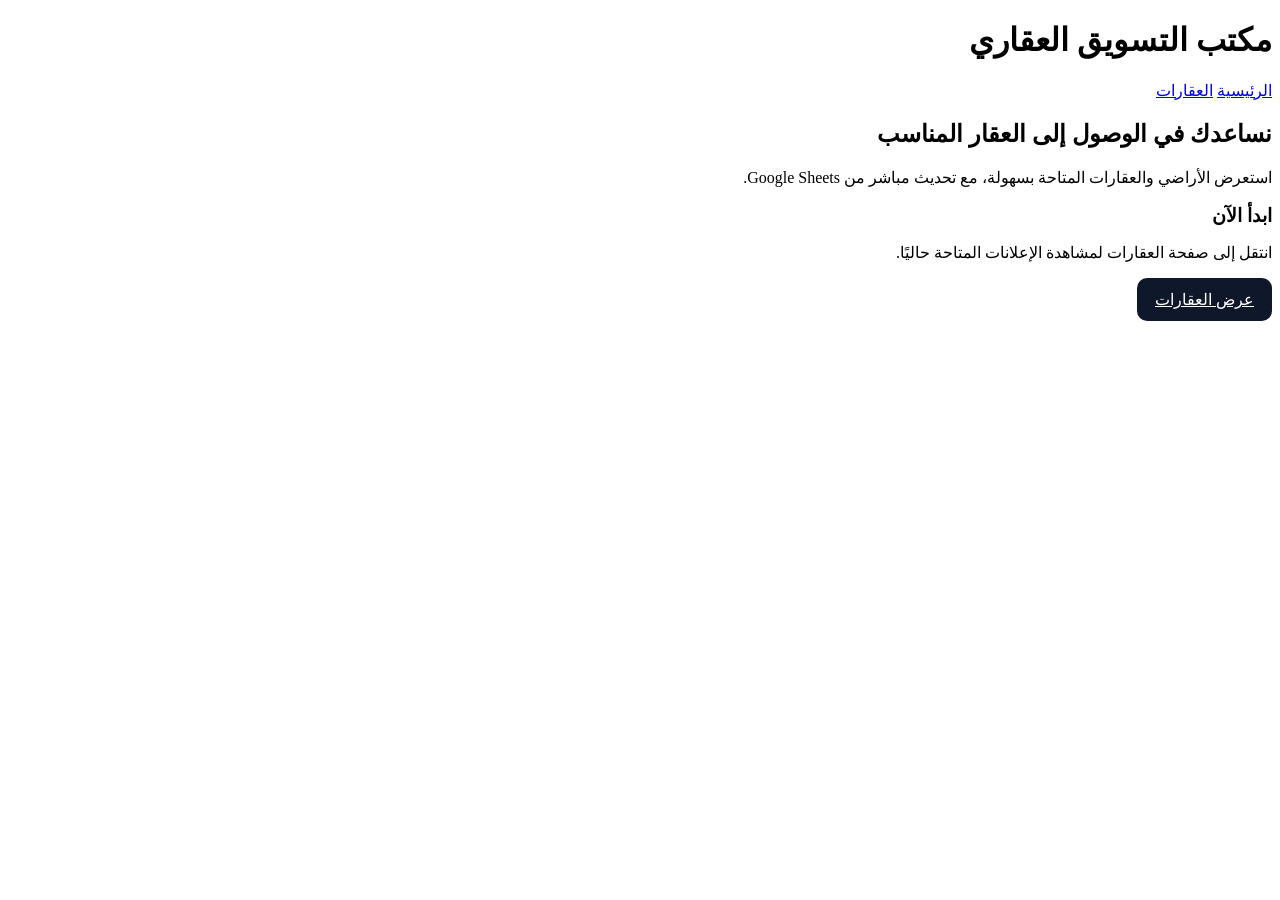
==== index.html @ 918b1d08 "Add files via upload" ====
<!DOCTYPE html>
<html lang="ar" dir="rtl">
<head>
  <meta charset="UTF-8" />
  <meta name="viewport" content="width=device-width, initial-scale=1.0" />
  <title>مكتب التسويق العقاري</title>
  <link rel="stylesheet" href="assets/css/style.css" />
</head>
<body>
  <header class="site-header">
    <div class="container nav">
      <h1 class="logo">مكتب التسويق العقاري</h1>
      <nav>
        <a href="index.html" class="active">الرئيسية</a>
        <a href="properties.html">العقارات</a>
      </nav>
    </div>
  </header>

  <main class="container">
    <section class="page-hero">
      <h2>نساعدك في الوصول إلى العقار المناسب</h2>
      <p>
        استعرض الأراضي والعقارات المتاحة بسهولة، مع تحديث مباشر من Google Sheets.
      </p>
    </section>

    <section class="status-box">
      <h3 style="margin-bottom: 10px;">ابدأ الآن</h3>
      <p style="margin-bottom: 16px;">
        انتقل إلى صفحة العقارات لمشاهدة الإعلانات المتاحة حاليًا.
      </p>
      <a href="properties.html" style="background:#0f172a;color:#fff;padding:12px 18px;border-radius:10px;display:inline-block;">
        عرض العقارات
      </a>
    </section>
  </main>

  <script src="assets/js/main.js"></script>
</body>
</html>
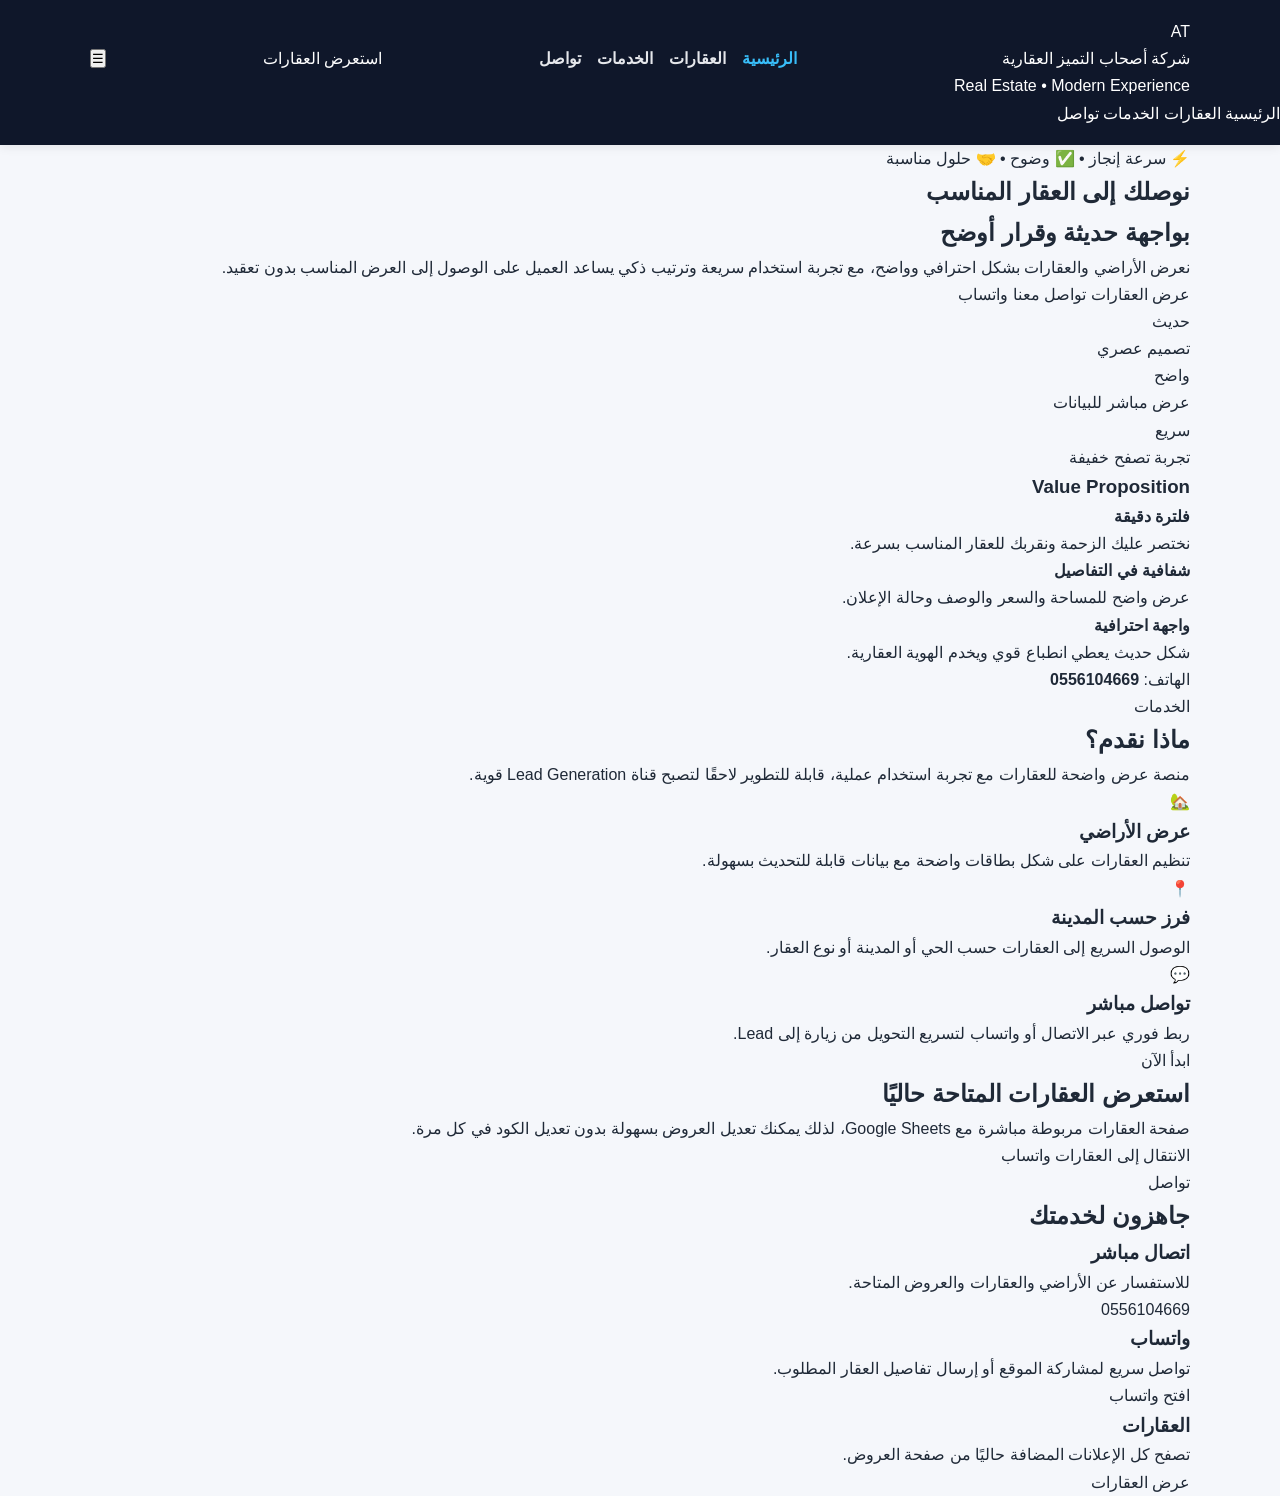
==== commit 5660a33a: "Update index.html" ====
--- a/index.html
+++ b/index.html
@@ -3,39 +3,208 @@
 <head>
   <meta charset="UTF-8" />
   <meta name="viewport" content="width=device-width, initial-scale=1.0" />
-  <title>مكتب التسويق العقاري</title>
+  <title>شركة أصحاب التميز العقارية</title>
+  <meta
+    name="description"
+    content="موقع عقاري حديث لعرض الأراضي والعقارات بشكل احترافي مع تجربة استخدام سريعة وواضحة."
+  />
   <link rel="stylesheet" href="assets/css/style.css" />
 </head>
 <body>
+  <div class="bg-glow bg-glow-1"></div>
+  <div class="bg-glow bg-glow-2"></div>
+
   <header class="site-header">
     <div class="container nav">
-      <h1 class="logo">مكتب التسويق العقاري</h1>
-      <nav>
+      <a href="index.html" class="brand">
+        <span class="brand-badge">AT</span>
+        <div>
+          <div class="brand-title">شركة أصحاب التميز العقارية</div>
+          <div class="brand-subtitle">Real Estate • Modern Experience</div>
+        </div>
+      </a>
+
+      <nav class="nav-links">
         <a href="index.html" class="active">الرئيسية</a>
         <a href="properties.html">العقارات</a>
+        <a href="#services">الخدمات</a>
+        <a href="#contact">تواصل</a>
       </nav>
+
+      <a class="btn btn-primary desktop-only" href="properties.html">استعرض العقارات</a>
+
+      <button class="menu-toggle" id="menuToggle" aria-label="فتح القائمة">
+        ☰
+      </button>
+    </div>
+
+    <div class="mobile-menu" id="mobileMenu">
+      <a href="index.html">الرئيسية</a>
+      <a href="properties.html">العقارات</a>
+      <a href="#services">الخدمات</a>
+      <a href="#contact">تواصل</a>
     </div>
   </header>
 
-  <main class="container">
-    <section class="page-hero">
-      <h2>نساعدك في الوصول إلى العقار المناسب</h2>
-      <p>
-        استعرض الأراضي والعقارات المتاحة بسهولة، مع تحديث مباشر من Google Sheets.
-      </p>
-    </section>
-
-    <section class="status-box">
-      <h3 style="margin-bottom: 10px;">ابدأ الآن</h3>
-      <p style="margin-bottom: 16px;">
-        انتقل إلى صفحة العقارات لمشاهدة الإعلانات المتاحة حاليًا.
-      </p>
-      <a href="properties.html" style="background:#0f172a;color:#fff;padding:12px 18px;border-radius:10px;display:inline-block;">
-        عرض العقارات
-      </a>
+  <main>
+    <section class="hero-section container">
+      <div class="hero-grid">
+        <div class="hero-content glass-card">
+          <div class="hero-pill">
+            ⚡ سرعة إنجاز • ✅ وضوح • 🤝 حلول مناسبة
+          </div>
+
+          <h1 class="hero-title">
+            نوصلك إلى <span>العقار المناسب</span>
+            <br />
+            بواجهة حديثة وقرار أوضح
+          </h1>
+
+          <p class="hero-text">
+            نعرض الأراضي والعقارات بشكل احترافي وواضح، مع تجربة استخدام سريعة
+            وترتيب ذكي يساعد العميل على الوصول إلى العرض المناسب بدون تعقيد.
+          </p>
+
+          <div class="hero-actions">
+            <a href="properties.html" class="btn btn-primary">عرض العقارات</a>
+            <a href="#contact" class="btn btn-secondary">تواصل معنا</a>
+            <a href="https://wa.me/966556104669" target="_blank" class="btn btn-outline">واتساب</a>
+          </div>
+
+          <div class="hero-stats">
+            <div class="stat-card glass-mini">
+              <div class="stat-number">حديث</div>
+              <div class="stat-label">تصميم عصري</div>
+            </div>
+            <div class="stat-card glass-mini">
+              <div class="stat-number">واضح</div>
+              <div class="stat-label">عرض مباشر للبيانات</div>
+            </div>
+            <div class="stat-card glass-mini">
+              <div class="stat-number">سريع</div>
+              <div class="stat-label">تجربة تصفح خفيفة</div>
+            </div>
+          </div>
+        </div>
+
+        <div class="hero-side glass-card">
+          <h3 class="side-title">Value Proposition</h3>
+
+          <div class="value-list">
+            <div class="value-item">
+              <div class="value-dot"></div>
+              <div>
+                <h4>فلترة دقيقة</h4>
+                <p>نختصر عليك الزحمة ونقربك للعقار المناسب بسرعة.</p>
+              </div>
+            </div>
+
+            <div class="value-item">
+              <div class="value-dot"></div>
+              <div>
+                <h4>شفافية في التفاصيل</h4>
+                <p>عرض واضح للمساحة والسعر والوصف وحالة الإعلان.</p>
+              </div>
+            </div>
+
+            <div class="value-item">
+              <div class="value-dot"></div>
+              <div>
+                <h4>واجهة احترافية</h4>
+                <p>شكل حديث يعطي انطباع قوي ويخدم الهوية العقارية.</p>
+              </div>
+            </div>
+
+            <div class="contact-chip">
+              <span>الهاتف:</span>
+              <strong>0556104669</strong>
+            </div>
+          </div>
+        </div>
+      </div>
+    </section>
+
+    <section class="section container" id="services">
+      <div class="section-head">
+        <div>
+          <span class="section-kicker">الخدمات</span>
+          <h2 class="section-title">ماذا نقدم؟</h2>
+        </div>
+        <p class="section-text">
+          منصة عرض واضحة للعقارات مع تجربة استخدام عملية، قابلة للتطوير لاحقًا
+          لتصبح قناة Lead Generation قوية.
+        </p>
+      </div>
+
+      <div class="services-grid">
+        <div class="service-card glass-card">
+          <div class="service-icon">🏡</div>
+          <h3>عرض الأراضي</h3>
+          <p>تنظيم العقارات على شكل بطاقات واضحة مع بيانات قابلة للتحديث بسهولة.</p>
+        </div>
+
+        <div class="service-card glass-card">
+          <div class="service-icon">📍</div>
+          <h3>فرز حسب المدينة</h3>
+          <p>الوصول السريع إلى العقارات حسب الحي أو المدينة أو نوع العقار.</p>
+        </div>
+
+        <div class="service-card glass-card">
+          <div class="service-icon">💬</div>
+          <h3>تواصل مباشر</h3>
+          <p>ربط فوري عبر الاتصال أو واتساب لتسريع التحويل من زيارة إلى Lead.</p>
+        </div>
+      </div>
+    </section>
+
+    <section class="section container">
+      <div class="cta-box glass-card">
+        <div>
+          <span class="section-kicker">ابدأ الآن</span>
+          <h2 class="section-title">استعرض العقارات المتاحة حاليًا</h2>
+          <p class="section-text">
+            صفحة العقارات مربوطة مباشرة مع Google Sheets، لذلك يمكنك تعديل
+            العروض بسهولة بدون تعديل الكود في كل مرة.
+          </p>
+        </div>
+
+        <div class="cta-actions">
+          <a href="properties.html" class="btn btn-primary">الانتقال إلى العقارات</a>
+          <a href="https://wa.me/966556104669" target="_blank" class="btn btn-outline">واتساب</a>
+        </div>
+      </div>
+    </section>
+
+    <section class="section container" id="contact">
+      <div class="section-head">
+        <div>
+          <span class="section-kicker">تواصل</span>
+          <h2 class="section-title">جاهزون لخدمتك</h2>
+        </div>
+      </div>
+
+      <div class="contact-grid">
+        <div class="contact-card glass-card">
+          <h3>اتصال مباشر</h3>
+          <p>للاستفسار عن الأراضي والعقارات والعروض المتاحة.</p>
+          <a class="contact-link" href="tel:0556104669">0556104669</a>
+        </div>
+
+        <div class="contact-card glass-card">
+          <h3>واتساب</h3>
+          <p>تواصل سريع لمشاركة الموقع أو إرسال تفاصيل العقار المطلوب.</p>
+          <a class="contact-link" href="https://wa.me/966556104669" target="_blank">افتح واتساب</a>
+        </div>
+
+        <div class="contact-card glass-card">
+          <h3>العقارات</h3>
+          <p>تصفح كل الإعلانات المضافة حاليًا من صفحة العروض.</p>
+          <a class="contact-link" href="properties.html">عرض العقارات</a>
+        </div>
+      </div>
     </section>
   </main>
 
   <script src="assets/js/main.js"></script>
 </body>
-</html>+</html>
--- a/assets/css/style.css
+++ b/assets/css/style.css
@@ -0,0 +1,195 @@
+* {
+  box-sizing: border-box;
+  margin: 0;
+  padding: 0;
+}
+
+body {
+  font-family: Tahoma, Arial, sans-serif;
+  background: #f5f7fb;
+  color: #1f2937;
+  line-height: 1.7;
+}
+
+a {
+  text-decoration: none;
+  color: inherit;
+}
+
+.container {
+  width: min(1100px, 92%);
+  margin: 0 auto;
+}
+
+.site-header {
+  background: #0f172a;
+  color: #fff;
+  padding: 18px 0;
+  box-shadow: 0 2px 10px rgba(0, 0, 0, 0.08);
+}
+
+.nav {
+  display: flex;
+  align-items: center;
+  justify-content: space-between;
+  gap: 20px;
+}
+
+.logo {
+  font-size: 24px;
+}
+
+nav {
+  display: flex;
+  gap: 16px;
+}
+
+nav a {
+  color: #e5e7eb;
+  font-weight: bold;
+}
+
+nav a.active,
+nav a:hover {
+  color: #38bdf8;
+}
+
+.page-hero {
+  margin: 40px 0 24px;
+}
+
+.page-hero h2 {
+  font-size: 32px;
+  margin-bottom: 10px;
+}
+
+.page-hero p {
+  color: #4b5563;
+}
+
+.filters {
+  display: grid;
+  grid-template-columns: 1fr 220px;
+  gap: 14px;
+  margin-bottom: 24px;
+}
+
+.filters input,
+.filters select {
+  padding: 14px;
+  border: 1px solid #d1d5db;
+  border-radius: 12px;
+  font-size: 16px;
+  background: #fff;
+}
+
+.status-box {
+  background: #fff;
+  border-radius: 14px;
+  padding: 18px;
+  margin-bottom: 20px;
+  border: 1px solid #e5e7eb;
+}
+
+.status-box.error {
+  color: #b91c1c;
+  border-color: #fecaca;
+  background: #fef2f2;
+}
+
+.hidden {
+  display: none;
+}
+
+.properties-grid {
+  display: grid;
+  grid-template-columns: repeat(auto-fit, minmax(280px, 1fr));
+  gap: 20px;
+  margin-bottom: 50px;
+}
+
+.property-card {
+  background: #fff;
+  border-radius: 18px;
+  overflow: hidden;
+  border: 1px solid #e5e7eb;
+  box-shadow: 0 8px 24px rgba(15, 23, 42, 0.06);
+  transition: transform 0.2s ease, box-shadow 0.2s ease;
+}
+
+.property-card:hover {
+  transform: translateY(-4px);
+  box-shadow: 0 14px 30px rgba(15, 23, 42, 0.10);
+}
+
+.property-image {
+  width: 100%;
+  height: 220px;
+  object-fit: cover;
+  background: #e5e7eb;
+}
+
+.property-content {
+  padding: 18px;
+}
+
+.property-title {
+  font-size: 22px;
+  margin-bottom: 10px;
+  color: #111827;
+}
+
+.property-meta {
+  display: grid;
+  gap: 8px;
+  margin-bottom: 12px;
+  color: #374151;
+  font-size: 15px;
+}
+
+.property-description {
+  color: #4b5563;
+  margin-bottom: 14px;
+  min-height: 48px;
+}
+
+.property-price {
+  font-size: 20px;
+  font-weight: bold;
+  color: #0f766e;
+}
+
+.badge {
+  display: inline-block;
+  margin-bottom: 12px;
+  background: #e0f2fe;
+  color: #075985;
+  padding: 6px 12px;
+  border-radius: 999px;
+  font-size: 14px;
+  font-weight: bold;
+}
+
+.empty-box {
+  background: #fff;
+  padding: 24px;
+  text-align: center;
+  border-radius: 14px;
+  border: 1px dashed #cbd5e1;
+  color: #475569;
+}
+
+@media (max-width: 768px) {
+  .nav {
+    flex-direction: column;
+    align-items: flex-start;
+  }
+
+  .filters {
+    grid-template-columns: 1fr;
+  }
+
+  .page-hero h2 {
+    font-size: 26px;
+  }
+}
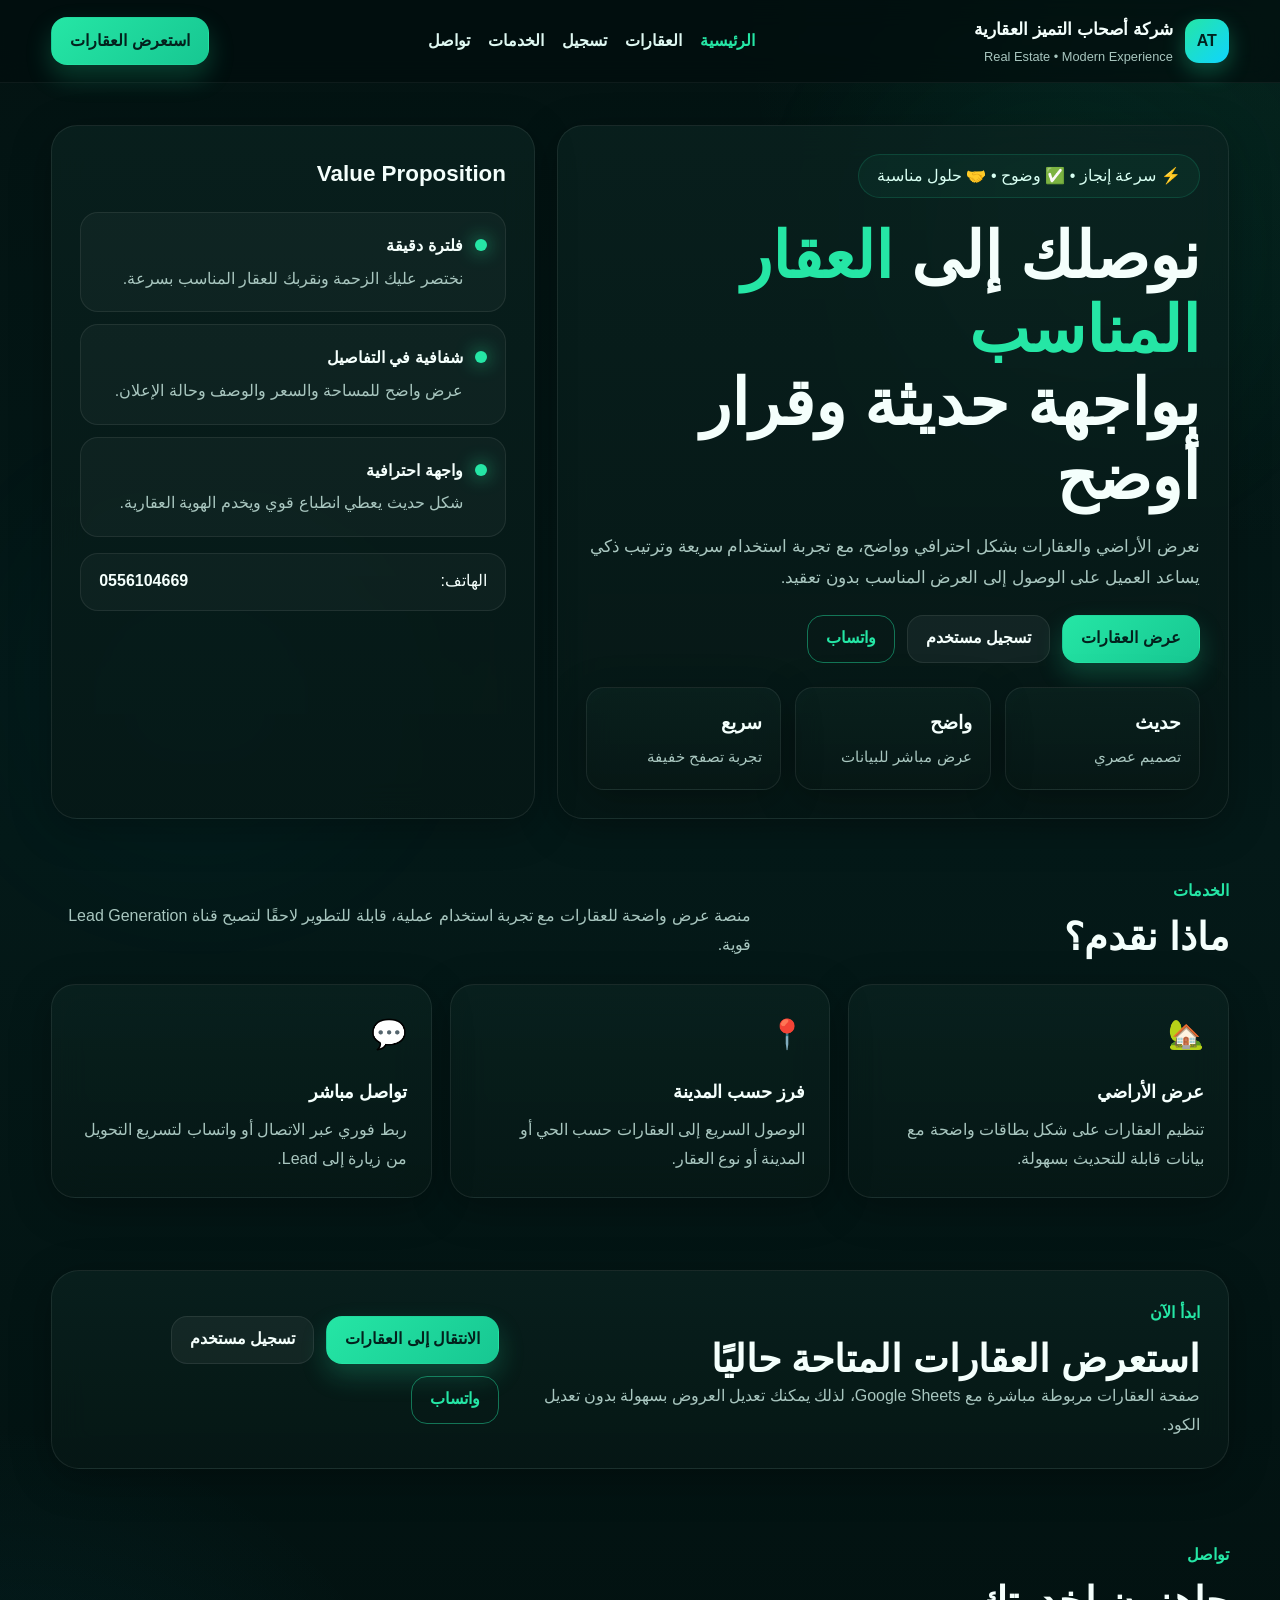
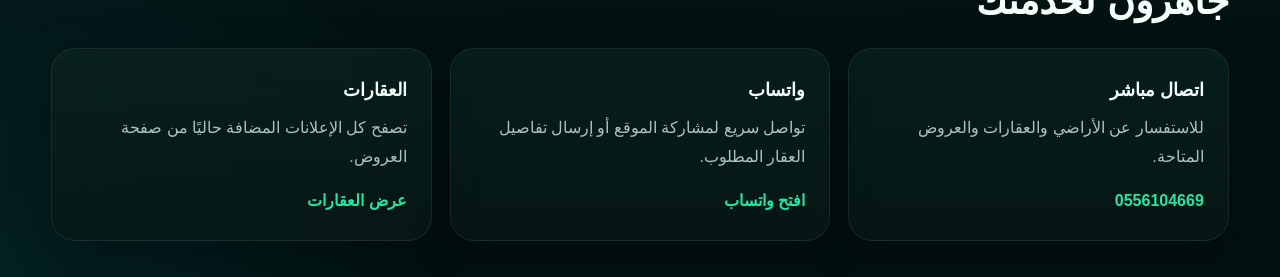
==== commit 2ae8ff88: "Update index.html" ====
--- a/index.html
+++ b/index.html
@@ -11,200 +11,255 @@
   <link rel="stylesheet" href="assets/css/style.css" />
 </head>
 <body>
-  <div class="bg-glow bg-glow-1"></div>
-  <div class="bg-glow bg-glow-2"></div>
-
-  <header class="site-header">
-    <div class="container nav">
-      <a href="index.html" class="brand">
-        <span class="brand-badge">AT</span>
-        <div>
-          <div class="brand-title">شركة أصحاب التميز العقارية</div>
-          <div class="brand-subtitle">Real Estate • Modern Experience</div>
-        </div>
-      </a>
-
-      <nav class="nav-links">
-        <a href="index.html" class="active">الرئيسية</a>
-        <a href="properties.html">العقارات</a>
-        <a href="#services">الخدمات</a>
-        <a href="#contact">تواصل</a>
-      </nav>
-
-      <a class="btn btn-primary desktop-only" href="properties.html">استعرض العقارات</a>
-
-      <button class="menu-toggle" id="menuToggle" aria-label="فتح القائمة">
-        ☰
-      </button>
-    </div>
-
-    <div class="mobile-menu" id="mobileMenu">
-      <a href="index.html">الرئيسية</a>
-      <a href="properties.html">العقارات</a>
-      <a href="#services">الخدمات</a>
-      <a href="#contact">تواصل</a>
-    </div>
-  </header>
-
-  <main>
-    <section class="hero-section container">
-      <div class="hero-grid">
-        <div class="hero-content glass-card">
-          <div class="hero-pill">
-            ⚡ سرعة إنجاز • ✅ وضوح • 🤝 حلول مناسبة
-          </div>
-
-          <h1 class="hero-title">
-            نوصلك إلى <span>العقار المناسب</span>
-            <br />
-            بواجهة حديثة وقرار أوضح
-          </h1>
-
-          <p class="hero-text">
-            نعرض الأراضي والعقارات بشكل احترافي وواضح، مع تجربة استخدام سريعة
-            وترتيب ذكي يساعد العميل على الوصول إلى العرض المناسب بدون تعقيد.
-          </p>
-
-          <div class="hero-actions">
-            <a href="properties.html" class="btn btn-primary">عرض العقارات</a>
-            <a href="#contact" class="btn btn-secondary">تواصل معنا</a>
-            <a href="https://wa.me/966556104669" target="_blank" class="btn btn-outline">واتساب</a>
-          </div>
-
-          <div class="hero-stats">
-            <div class="stat-card glass-mini">
-              <div class="stat-number">حديث</div>
-              <div class="stat-label">تصميم عصري</div>
-            </div>
-            <div class="stat-card glass-mini">
-              <div class="stat-number">واضح</div>
-              <div class="stat-label">عرض مباشر للبيانات</div>
-            </div>
-            <div class="stat-card glass-mini">
-              <div class="stat-number">سريع</div>
-              <div class="stat-label">تجربة تصفح خفيفة</div>
-            </div>
-          </div>
-        </div>
-
-        <div class="hero-side glass-card">
-          <h3 class="side-title">Value Proposition</h3>
-
-          <div class="value-list">
-            <div class="value-item">
-              <div class="value-dot"></div>
-              <div>
-                <h4>فلترة دقيقة</h4>
-                <p>نختصر عليك الزحمة ونقربك للعقار المناسب بسرعة.</p>
-              </div>
-            </div>
-
-            <div class="value-item">
-              <div class="value-dot"></div>
-              <div>
-                <h4>شفافية في التفاصيل</h4>
-                <p>عرض واضح للمساحة والسعر والوصف وحالة الإعلان.</p>
-              </div>
-            </div>
-
-            <div class="value-item">
-              <div class="value-dot"></div>
-              <div>
-                <h4>واجهة احترافية</h4>
-                <p>شكل حديث يعطي انطباع قوي ويخدم الهوية العقارية.</p>
-              </div>
-            </div>
-
-            <div class="contact-chip">
-              <span>الهاتف:</span>
-              <strong>0556104669</strong>
-            </div>
-          </div>
-        </div>
-      </div>
-    </section>
-
-    <section class="section container" id="services">
-      <div class="section-head">
-        <div>
-          <span class="section-kicker">الخدمات</span>
-          <h2 class="section-title">ماذا نقدم؟</h2>
-        </div>
-        <p class="section-text">
-          منصة عرض واضحة للعقارات مع تجربة استخدام عملية، قابلة للتطوير لاحقًا
-          لتصبح قناة Lead Generation قوية.
-        </p>
-      </div>
-
-      <div class="services-grid">
-        <div class="service-card glass-card">
-          <div class="service-icon">🏡</div>
-          <h3>عرض الأراضي</h3>
-          <p>تنظيم العقارات على شكل بطاقات واضحة مع بيانات قابلة للتحديث بسهولة.</p>
-        </div>
-
-        <div class="service-card glass-card">
-          <div class="service-icon">📍</div>
-          <h3>فرز حسب المدينة</h3>
-          <p>الوصول السريع إلى العقارات حسب الحي أو المدينة أو نوع العقار.</p>
-        </div>
-
-        <div class="service-card glass-card">
-          <div class="service-icon">💬</div>
-          <h3>تواصل مباشر</h3>
-          <p>ربط فوري عبر الاتصال أو واتساب لتسريع التحويل من زيارة إلى Lead.</p>
-        </div>
-      </div>
-    </section>
-
-    <section class="section container">
-      <div class="cta-box glass-card">
-        <div>
-          <span class="section-kicker">ابدأ الآن</span>
-          <h2 class="section-title">استعرض العقارات المتاحة حاليًا</h2>
-          <p class="section-text">
-            صفحة العقارات مربوطة مباشرة مع Google Sheets، لذلك يمكنك تعديل
-            العروض بسهولة بدون تعديل الكود في كل مرة.
-          </p>
-        </div>
-
-        <div class="cta-actions">
-          <a href="properties.html" class="btn btn-primary">الانتقال إلى العقارات</a>
-          <a href="https://wa.me/966556104669" target="_blank" class="btn btn-outline">واتساب</a>
-        </div>
-      </div>
-    </section>
-
-    <section class="section container" id="contact">
-      <div class="section-head">
-        <div>
-          <span class="section-kicker">تواصل</span>
-          <h2 class="section-title">جاهزون لخدمتك</h2>
-        </div>
-      </div>
-
-      <div class="contact-grid">
-        <div class="contact-card glass-card">
-          <h3>اتصال مباشر</h3>
-          <p>للاستفسار عن الأراضي والعقارات والعروض المتاحة.</p>
-          <a class="contact-link" href="tel:0556104669">0556104669</a>
-        </div>
-
-        <div class="contact-card glass-card">
-          <h3>واتساب</h3>
-          <p>تواصل سريع لمشاركة الموقع أو إرسال تفاصيل العقار المطلوب.</p>
-          <a class="contact-link" href="https://wa.me/966556104669" target="_blank">افتح واتساب</a>
-        </div>
-
-        <div class="contact-card glass-card">
-          <h3>العقارات</h3>
-          <p>تصفح كل الإعلانات المضافة حاليًا من صفحة العروض.</p>
-          <a class="contact-link" href="properties.html">عرض العقارات</a>
-        </div>
-      </div>
-    </section>
-  </main>
-
-  <script src="assets/js/main.js"></script>
+
+<div class="bg-glow bg-glow-1"></div>
+<div class="bg-glow bg-glow-2"></div>
+
+<header class="site-header">
+<div class="container nav">
+
+<a href="index.html" class="brand">
+<span class="brand-badge">AT</span>
+<div>
+<div class="brand-title">شركة أصحاب التميز العقارية</div>
+<div class="brand-subtitle">Real Estate • Modern Experience</div>
+</div>
+</a>
+
+<nav class="nav-links">
+<a href="index.html" class="active">الرئيسية</a>
+<a href="properties.html">العقارات</a>
+<a href="register.html">تسجيل</a>
+<a href="#services">الخدمات</a>
+<a href="#contact">تواصل</a>
+</nav>
+
+<a class="btn btn-primary desktop-only" href="properties.html">
+استعرض العقارات
+</a>
+
+<button class="menu-toggle" id="menuToggle" aria-label="فتح القائمة">
+☰
+</button>
+
+</div>
+
+<div class="mobile-menu" id="mobileMenu">
+<a href="index.html">الرئيسية</a>
+<a href="properties.html">العقارات</a>
+<a href="register.html">تسجيل</a>
+<a href="#services">الخدمات</a>
+<a href="#contact">تواصل</a>
+</div>
+</header>
+
+<main>
+
+<section class="hero-section container">
+<div class="hero-grid">
+
+<div class="hero-content glass-card">
+
+<div class="hero-pill">
+⚡ سرعة إنجاز • ✅ وضوح • 🤝 حلول مناسبة
+</div>
+
+<h1 class="hero-title">
+نوصلك إلى <span>العقار المناسب</span>
+<br />
+بواجهة حديثة وقرار أوضح
+</h1>
+
+<p class="hero-text">
+نعرض الأراضي والعقارات بشكل احترافي وواضح، مع تجربة استخدام سريعة
+وترتيب ذكي يساعد العميل على الوصول إلى العرض المناسب بدون تعقيد.
+</p>
+
+<div class="hero-actions">
+
+<a href="properties.html" class="btn btn-primary">
+عرض العقارات
+</a>
+
+<a href="register.html" class="btn btn-secondary">
+تسجيل مستخدم
+</a>
+
+<a href="https://wa.me/966556104669" target="_blank" class="btn btn-outline">
+واتساب
+</a>
+
+</div>
+
+<div class="hero-stats">
+
+<div class="stat-card glass-mini">
+<div class="stat-number">حديث</div>
+<div class="stat-label">تصميم عصري</div>
+</div>
+
+<div class="stat-card glass-mini">
+<div class="stat-number">واضح</div>
+<div class="stat-label">عرض مباشر للبيانات</div>
+</div>
+
+<div class="stat-card glass-mini">
+<div class="stat-number">سريع</div>
+<div class="stat-label">تجربة تصفح خفيفة</div>
+</div>
+
+</div>
+</div>
+
+<div class="hero-side glass-card">
+
+<h3 class="side-title">Value Proposition</h3>
+
+<div class="value-list">
+
+<div class="value-item">
+<div class="value-dot"></div>
+<div>
+<h4>فلترة دقيقة</h4>
+<p>نختصر عليك الزحمة ونقربك للعقار المناسب بسرعة.</p>
+</div>
+</div>
+
+<div class="value-item">
+<div class="value-dot"></div>
+<div>
+<h4>شفافية في التفاصيل</h4>
+<p>عرض واضح للمساحة والسعر والوصف وحالة الإعلان.</p>
+</div>
+</div>
+
+<div class="value-item">
+<div class="value-dot"></div>
+<div>
+<h4>واجهة احترافية</h4>
+<p>شكل حديث يعطي انطباع قوي ويخدم الهوية العقارية.</p>
+</div>
+</div>
+
+<div class="contact-chip">
+<span>الهاتف:</span>
+<strong>0556104669</strong>
+</div>
+
+</div>
+</div>
+
+</div>
+</section>
+
+<section class="section container" id="services">
+
+<div class="section-head">
+
+<div>
+<span class="section-kicker">الخدمات</span>
+<h2 class="section-title">ماذا نقدم؟</h2>
+</div>
+
+<p class="section-text">
+منصة عرض واضحة للعقارات مع تجربة استخدام عملية،
+قابلة للتطوير لاحقًا لتصبح قناة Lead Generation قوية.
+</p>
+
+</div>
+
+<div class="services-grid">
+
+<div class="service-card glass-card">
+<div class="service-icon">🏡</div>
+<h3>عرض الأراضي</h3>
+<p>تنظيم العقارات على شكل بطاقات واضحة مع بيانات قابلة للتحديث بسهولة.</p>
+</div>
+
+<div class="service-card glass-card">
+<div class="service-icon">📍</div>
+<h3>فرز حسب المدينة</h3>
+<p>الوصول السريع إلى العقارات حسب الحي أو المدينة أو نوع العقار.</p>
+</div>
+
+<div class="service-card glass-card">
+<div class="service-icon">💬</div>
+<h3>تواصل مباشر</h3>
+<p>ربط فوري عبر الاتصال أو واتساب لتسريع التحويل من زيارة إلى Lead.</p>
+</div>
+
+</div>
+</section>
+
+<section class="section container">
+
+<div class="cta-box glass-card">
+
+<div>
+<span class="section-kicker">ابدأ الآن</span>
+<h2 class="section-title">استعرض العقارات المتاحة حاليًا</h2>
+
+<p class="section-text">
+صفحة العقارات مربوطة مباشرة مع Google Sheets،
+لذلك يمكنك تعديل العروض بسهولة بدون تعديل الكود.
+</p>
+</div>
+
+<div class="cta-actions">
+
+<a href="properties.html" class="btn btn-primary">
+الانتقال إلى العقارات
+</a>
+
+<a href="register.html" class="btn btn-secondary">
+تسجيل مستخدم
+</a>
+
+<a href="https://wa.me/966556104669" target="_blank" class="btn btn-outline">
+واتساب
+</a>
+
+</div>
+
+</div>
+</section>
+
+<section class="section container" id="contact">
+
+<div class="section-head">
+<div>
+<span class="section-kicker">تواصل</span>
+<h2 class="section-title">جاهزون لخدمتك</h2>
+</div>
+</div>
+
+<div class="contact-grid">
+
+<div class="contact-card glass-card">
+<h3>اتصال مباشر</h3>
+<p>للاستفسار عن الأراضي والعقارات والعروض المتاحة.</p>
+<a class="contact-link" href="tel:0556104669">0556104669</a>
+</div>
+
+<div class="contact-card glass-card">
+<h3>واتساب</h3>
+<p>تواصل سريع لمشاركة الموقع أو إرسال تفاصيل العقار المطلوب.</p>
+<a class="contact-link" href="https://wa.me/966556104669" target="_blank">افتح واتساب</a>
+</div>
+
+<div class="contact-card glass-card">
+<h3>العقارات</h3>
+<p>تصفح كل الإعلانات المضافة حاليًا من صفحة العروض.</p>
+<a class="contact-link" href="properties.html">عرض العقارات</a>
+</div>
+
+</div>
+
+</section>
+
+</main>
+
+<script src="assets/js/main.js"></script>
+
 </body>
 </html>
--- a/assets/css/style.css
+++ b/assets/css/style.css
@@ -1,14 +1,42 @@
+:root {
+  --bg: #031312;
+  --bg-2: #071c1a;
+  --panel: rgba(10, 33, 30, 0.65);
+  --panel-2: rgba(14, 40, 36, 0.72);
+  --line: rgba(255, 255, 255, 0.08);
+  --text: #f4fffc;
+  --muted: #a8c6bf;
+  --primary: #25e6a5;
+  --primary-2: #0fd4ff;
+  --danger: #ff6b6b;
+  --shadow: 0 10px 40px rgba(0, 0, 0, 0.28);
+  --radius-xl: 26px;
+  --radius-lg: 20px;
+  --radius-md: 16px;
+  --radius-sm: 12px;
+}
+
 * {
   box-sizing: border-box;
   margin: 0;
   padding: 0;
 }
 
+html {
+  scroll-behavior: smooth;
+}
+
 body {
   font-family: Tahoma, Arial, sans-serif;
-  background: #f5f7fb;
-  color: #1f2937;
-  line-height: 1.7;
+  background:
+    radial-gradient(circle at top right, rgba(37, 230, 165, 0.08), transparent 24%),
+    radial-gradient(circle at bottom left, rgba(15, 212, 255, 0.08), transparent 20%),
+    linear-gradient(180deg, #031312 0%, #041918 45%, #02100f 100%);
+  color: var(--text);
+  line-height: 1.8;
+  min-height: 100vh;
+  position: relative;
+  overflow-x: hidden;
 }
 
 a {
@@ -16,180 +44,698 @@
   color: inherit;
 }
 
+img {
+  display: block;
+  max-width: 100%;
+}
+
 .container {
-  width: min(1100px, 92%);
+  width: min(1180px, 92%);
   margin: 0 auto;
 }
 
+.bg-glow {
+  position: fixed;
+  border-radius: 999px;
+  filter: blur(120px);
+  z-index: -1;
+  opacity: 0.45;
+  pointer-events: none;
+}
+
+.bg-glow-1 {
+  width: 320px;
+  height: 320px;
+  background: rgba(37, 230, 165, 0.16);
+  top: 90px;
+  right: 60px;
+}
+
+.bg-glow-2 {
+  width: 280px;
+  height: 280px;
+  background: rgba(15, 212, 255, 0.14);
+  bottom: 80px;
+  left: 60px;
+}
+
+.glass-card,
+.glass-mini {
+  background: linear-gradient(180deg, rgba(11, 35, 32, 0.72), rgba(7, 24, 22, 0.76));
+  border: 1px solid var(--line);
+  backdrop-filter: blur(18px);
+  -webkit-backdrop-filter: blur(18px);
+  box-shadow: var(--shadow);
+}
+
 .site-header {
-  background: #0f172a;
-  color: #fff;
-  padding: 18px 0;
-  box-shadow: 0 2px 10px rgba(0, 0, 0, 0.08);
+  position: sticky;
+  top: 0;
+  z-index: 999;
+  background: rgba(2, 14, 13, 0.7);
+  backdrop-filter: blur(14px);
+  -webkit-backdrop-filter: blur(14px);
+  border-bottom: 1px solid rgba(255, 255, 255, 0.05);
 }
 
 .nav {
   display: flex;
   align-items: center;
   justify-content: space-between;
+  min-height: 82px;
+  gap: 18px;
+}
+
+.brand {
+  display: flex;
+  align-items: center;
+  gap: 12px;
+}
+
+.brand-badge {
+  width: 44px;
+  height: 44px;
+  border-radius: 14px;
+  background: linear-gradient(135deg, var(--primary), var(--primary-2));
+  color: #022220;
+  display: grid;
+  place-items: center;
+  font-weight: 900;
+  box-shadow: 0 8px 22px rgba(37, 230, 165, 0.3);
+}
+
+.brand-title {
+  font-size: 1.08rem;
+  font-weight: 800;
+}
+
+.brand-subtitle {
+  font-size: 0.8rem;
+  color: var(--muted);
+}
+
+.nav-links {
+  display: flex;
+  align-items: center;
+  gap: 18px;
+}
+
+.nav-links a {
+  color: #dff8f2;
+  font-weight: 700;
+  transition: 0.25s ease;
+}
+
+.nav-links a:hover,
+.nav-links a.active {
+  color: var(--primary);
+}
+
+.menu-toggle {
+  display: none;
+  background: transparent;
+  border: 1px solid var(--line);
+  color: var(--text);
+  border-radius: 12px;
+  padding: 8px 12px;
+  font-size: 20px;
+  cursor: pointer;
+}
+
+.mobile-menu {
+  display: none;
+  flex-direction: column;
+  gap: 12px;
+  padding: 0 4% 18px;
+}
+
+.mobile-menu a {
+  padding: 12px 14px;
+  border-radius: 14px;
+  background: rgba(255, 255, 255, 0.03);
+  border: 1px solid var(--line);
+}
+
+.mobile-menu.show {
+  display: flex;
+}
+
+.btn {
+  display: inline-flex;
+  align-items: center;
+  justify-content: center;
+  min-height: 48px;
+  padding: 0 18px;
+  border-radius: 16px;
+  font-weight: 800;
+  transition: 0.25s ease;
+  border: 1px solid transparent;
+  cursor: pointer;
+}
+
+.btn:hover {
+  transform: translateY(-2px);
+}
+
+.btn-primary {
+  background: linear-gradient(135deg, var(--primary), #17c792);
+  color: #03211d;
+  box-shadow: 0 12px 26px rgba(37, 230, 165, 0.22);
+}
+
+.btn-secondary {
+  background: rgba(255, 255, 255, 0.05);
+  border-color: var(--line);
+  color: var(--text);
+}
+
+.btn-outline {
+  background: transparent;
+  border-color: rgba(37, 230, 165, 0.45);
+  color: var(--primary);
+}
+
+.hero-section {
+  padding: 42px 0 22px;
+}
+
+.hero-grid {
+  display: grid;
+  grid-template-columns: 1.25fr 0.9fr;
+  gap: 22px;
+  align-items: stretch;
+}
+
+.hero-content,
+.hero-side {
+  border-radius: var(--radius-xl);
+  padding: 28px;
+}
+
+.hero-pill {
+  display: inline-flex;
+  align-items: center;
+  gap: 8px;
+  min-height: 44px;
+  padding: 0 18px;
+  border-radius: 999px;
+  border: 1px solid rgba(37, 230, 165, 0.15);
+  background: rgba(37, 230, 165, 0.05);
+  color: #d8fff2;
+  margin-bottom: 22px;
+}
+
+.hero-title {
+  font-size: clamp(2rem, 5vw, 4rem);
+  line-height: 1.15;
+  font-weight: 900;
+  margin-bottom: 18px;
+}
+
+.hero-title span {
+  color: var(--primary);
+}
+
+.hero-text {
+  max-width: 760px;
+  color: var(--muted);
+  font-size: 1.05rem;
+  margin-bottom: 22px;
+}
+
+.hero-actions {
+  display: flex;
+  flex-wrap: wrap;
+  gap: 12px;
+  margin-bottom: 24px;
+}
+
+.hero-stats {
+  display: grid;
+  grid-template-columns: repeat(3, 1fr);
+  gap: 14px;
+}
+
+.stat-card {
+  border-radius: 18px;
+  padding: 18px;
+}
+
+.stat-number {
+  font-size: 1.2rem;
+  font-weight: 900;
+  color: var(--text);
+  margin-bottom: 4px;
+}
+
+.stat-label {
+  color: var(--muted);
+  font-size: 0.92rem;
+}
+
+.side-title {
+  font-size: 1.4rem;
+  margin-bottom: 18px;
+  font-weight: 900;
+}
+
+.value-list {
+  display: grid;
+  gap: 12px;
+}
+
+.value-item {
+  display: flex;
+  gap: 12px;
+  align-items: flex-start;
+  padding: 18px;
+  border-radius: 18px;
+  background: rgba(255, 255, 255, 0.03);
+  border: 1px solid var(--line);
+}
+
+.value-item h4 {
+  margin-bottom: 4px;
+  font-size: 1.02rem;
+}
+
+.value-item p {
+  color: var(--muted);
+}
+
+.value-dot {
+  width: 12px;
+  height: 12px;
+  min-width: 12px;
+  border-radius: 999px;
+  background: var(--primary);
+  box-shadow: 0 0 18px rgba(37, 230, 165, 0.8);
+  margin-top: 8px;
+}
+
+.contact-chip {
+  display: flex;
+  align-items: center;
+  justify-content: space-between;
+  gap: 12px;
+  min-height: 58px;
+  padding: 0 18px;
+  border-radius: 18px;
+  margin-top: 4px;
+  border: 1px solid var(--line);
+  background: rgba(255, 255, 255, 0.03);
+}
+
+.section {
+  padding: 36px 0;
+}
+
+.section-head {
+  display: flex;
+  align-items: end;
+  justify-content: space-between;
+  gap: 18px;
+  margin-bottom: 24px;
+}
+
+.section-kicker {
+  color: var(--primary);
+  font-weight: 800;
+  display: inline-block;
+  margin-bottom: 8px;
+}
+
+.section-title {
+  font-size: clamp(1.5rem, 3vw, 2.4rem);
+  line-height: 1.2;
+  font-weight: 900;
+}
+
+.section-text {
+  color: var(--muted);
+  max-width: 700px;
+}
+
+.services-grid,
+.contact-grid {
+  display: grid;
+  grid-template-columns: repeat(3, 1fr);
+  gap: 18px;
+}
+
+.service-card,
+.contact-card {
+  border-radius: 24px;
+  padding: 24px;
+}
+
+.service-icon {
+  font-size: 1.8rem;
+  margin-bottom: 14px;
+}
+
+.service-card h3,
+.contact-card h3 {
+  margin-bottom: 8px;
+  font-size: 1.15rem;
+}
+
+.service-card p,
+.contact-card p {
+  color: var(--muted);
+}
+
+.contact-link {
+  display: inline-block;
+  margin-top: 16px;
+  color: var(--primary);
+  font-weight: 900;
+}
+
+.cta-box {
+  border-radius: 28px;
+  padding: 28px;
+  display: flex;
+  align-items: center;
+  justify-content: space-between;
+  gap: 18px;
+}
+
+.cta-actions {
+  display: flex;
+  flex-wrap: wrap;
+  gap: 12px;
+}
+
+.page-hero {
+  margin: 34px 0 20px;
+}
+
+.modern-page-hero {
+  border-radius: 28px;
+  padding: 28px;
+  display: flex;
+  align-items: center;
+  justify-content: space-between;
+  gap: 18px;
+}
+
+.page-title {
+  font-size: clamp(1.8rem, 4vw, 3rem);
+  line-height: 1.2;
+  margin-bottom: 10px;
+  font-weight: 900;
+}
+
+.page-subtitle {
+  color: var(--muted);
+  max-width: 800px;
+}
+
+.hero-badges {
+  display: flex;
+  flex-wrap: wrap;
+  gap: 10px;
+}
+
+.soft-badge {
+  display: inline-flex;
+  align-items: center;
+  justify-content: center;
+  min-height: 42px;
+  padding: 0 16px;
+  border-radius: 999px;
+  background: rgba(255, 255, 255, 0.04);
+  border: 1px solid var(--line);
+  color: #dffff5;
+  font-weight: 700;
+}
+
+.modern-filters {
+  padding: 18px;
+  border-radius: 24px;
+  margin-bottom: 20px;
+  display: grid;
+  grid-template-columns: 1fr 260px;
+  gap: 16px;
+}
+
+.filter-field {
+  display: grid;
+  gap: 8px;
+}
+
+.filter-field label {
+  color: #d7efe9;
+  font-weight: 700;
+}
+
+.filter-field input,
+.filter-field select {
+  width: 100%;
+  min-height: 52px;
+  border-radius: 16px;
+  border: 1px solid var(--line);
+  background: rgba(255, 255, 255, 0.04);
+  color: var(--text);
+  padding: 0 16px;
+  font-size: 1rem;
+  outline: none;
+}
+
+.filter-field input::placeholder {
+  color: #9eb9b3;
+}
+
+.status-box {
+  padding: 18px 20px;
+  border-radius: 20px;
+  margin-bottom: 20px;
+  color: #dffff5;
+}
+
+.status-box.error {
+  border: 1px solid rgba(255, 107, 107, 0.24);
+  color: #ffd6d6;
+}
+
+.hidden {
+  display: none !important;
+}
+
+.properties-grid {
+  display: grid;
   gap: 20px;
-}
-
-.logo {
-  font-size: 24px;
-}
-
-nav {
-  display: flex;
-  gap: 16px;
-}
-
-nav a {
-  color: #e5e7eb;
-  font-weight: bold;
-}
-
-nav a.active,
-nav a:hover {
-  color: #38bdf8;
-}
-
-.page-hero {
-  margin: 40px 0 24px;
-}
-
-.page-hero h2 {
-  font-size: 32px;
-  margin-bottom: 10px;
-}
-
-.page-hero p {
-  color: #4b5563;
-}
-
-.filters {
-  display: grid;
-  grid-template-columns: 1fr 220px;
-  gap: 14px;
-  margin-bottom: 24px;
-}
-
-.filters input,
-.filters select {
-  padding: 14px;
-  border: 1px solid #d1d5db;
-  border-radius: 12px;
-  font-size: 16px;
-  background: #fff;
-}
-
-.status-box {
-  background: #fff;
-  border-radius: 14px;
-  padding: 18px;
-  margin-bottom: 20px;
-  border: 1px solid #e5e7eb;
-}
-
-.status-box.error {
-  color: #b91c1c;
-  border-color: #fecaca;
-  background: #fef2f2;
-}
-
-.hidden {
-  display: none;
-}
-
-.properties-grid {
-  display: grid;
-  grid-template-columns: repeat(auto-fit, minmax(280px, 1fr));
-  gap: 20px;
-  margin-bottom: 50px;
+  padding-bottom: 44px;
+}
+
+.modern-properties-grid {
+  grid-template-columns: repeat(auto-fit, minmax(300px, 1fr));
 }
 
 .property-card {
-  background: #fff;
-  border-radius: 18px;
+  border-radius: 24px;
   overflow: hidden;
-  border: 1px solid #e5e7eb;
-  box-shadow: 0 8px 24px rgba(15, 23, 42, 0.06);
-  transition: transform 0.2s ease, box-shadow 0.2s ease;
+  border: 1px solid var(--line);
+  background: linear-gradient(180deg, rgba(10, 30, 28, 0.82), rgba(5, 18, 17, 0.88));
+  box-shadow: var(--shadow);
+  transition: 0.28s ease;
 }
 
 .property-card:hover {
-  transform: translateY(-4px);
-  box-shadow: 0 14px 30px rgba(15, 23, 42, 0.10);
+  transform: translateY(-5px);
+  border-color: rgba(37, 230, 165, 0.22);
+  box-shadow: 0 18px 40px rgba(0, 0, 0, 0.34);
+}
+
+.property-image-wrap {
+  position: relative;
+  overflow: hidden;
 }
 
 .property-image {
   width: 100%;
-  height: 220px;
+  height: 240px;
   object-fit: cover;
-  background: #e5e7eb;
+  transition: transform 0.45s ease;
+  background: #0f1f1d;
+}
+
+.property-card:hover .property-image {
+  transform: scale(1.05);
+}
+
+.property-badge {
+  position: absolute;
+  top: 14px;
+  right: 14px;
+  z-index: 2;
+  min-height: 34px;
+  padding: 0 12px;
+  border-radius: 999px;
+  display: inline-flex;
+  align-items: center;
+  font-size: 0.88rem;
+  font-weight: 800;
+  color: #03221f;
+  background: linear-gradient(135deg, var(--primary), #17d79d);
+  box-shadow: 0 8px 16px rgba(37, 230, 165, 0.22);
 }
 
 .property-content {
-  padding: 18px;
+  padding: 20px;
+}
+
+.property-head {
+  display: flex;
+  align-items: start;
+  justify-content: space-between;
+  gap: 12px;
+  margin-bottom: 12px;
 }
 
 .property-title {
-  font-size: 22px;
-  margin-bottom: 10px;
-  color: #111827;
+  font-size: 1.28rem;
+  line-height: 1.3;
+  font-weight: 900;
+}
+
+.property-price {
+  white-space: nowrap;
+  font-size: 1rem;
+  font-weight: 900;
+  color: var(--primary);
+}
+
+.property-location {
+  color: var(--muted);
+  margin-bottom: 16px;
 }
 
 .property-meta {
   display: grid;
-  gap: 8px;
-  margin-bottom: 12px;
-  color: #374151;
-  font-size: 15px;
+  grid-template-columns: repeat(2, 1fr);
+  gap: 10px;
+  margin-bottom: 16px;
+}
+
+.meta-box {
+  padding: 12px 14px;
+  border-radius: 16px;
+  background: rgba(255, 255, 255, 0.035);
+  border: 1px solid var(--line);
+}
+
+.meta-label {
+  display: block;
+  color: #96b4ad;
+  font-size: 0.84rem;
+  margin-bottom: 3px;
+}
+
+.meta-value {
+  color: var(--text);
+  font-weight: 800;
 }
 
 .property-description {
-  color: #4b5563;
-  margin-bottom: 14px;
-  min-height: 48px;
-}
-
-.property-price {
-  font-size: 20px;
-  font-weight: bold;
-  color: #0f766e;
-}
-
-.badge {
-  display: inline-block;
-  margin-bottom: 12px;
-  background: #e0f2fe;
-  color: #075985;
-  padding: 6px 12px;
-  border-radius: 999px;
-  font-size: 14px;
-  font-weight: bold;
+  color: var(--muted);
+  margin-bottom: 18px;
+  min-height: 54px;
+}
+
+.property-actions {
+  display: flex;
+  gap: 10px;
+  flex-wrap: wrap;
+}
+
+.property-btn {
+  flex: 1;
+  min-width: 120px;
 }
 
 .empty-box {
-  background: #fff;
-  padding: 24px;
+  padding: 28px;
+  border-radius: 24px;
   text-align: center;
-  border-radius: 14px;
-  border: 1px dashed #cbd5e1;
-  color: #475569;
-}
-
-@media (max-width: 768px) {
-  .nav {
+  color: var(--muted);
+  border: 1px dashed rgba(255, 255, 255, 0.18);
+  background: rgba(255, 255, 255, 0.02);
+}
+
+.desktop-only {
+  display: inline-flex;
+}
+
+@media (max-width: 980px) {
+  .hero-grid,
+  .services-grid,
+  .contact-grid,
+  .section-head,
+  .cta-box,
+  .modern-page-hero {
+    grid-template-columns: 1fr;
     flex-direction: column;
-    align-items: flex-start;
-  }
-
-  .filters {
+    align-items: stretch;
+  }
+
+  .hero-stats {
     grid-template-columns: 1fr;
   }
 
-  .page-hero h2 {
-    font-size: 26px;
-  }
-}+  .modern-filters {
+    grid-template-columns: 1fr;
+  }
+}
+
+@media (max-width: 820px) {
+  .nav-links,
+  .desktop-only {
+    display: none;
+  }
+
+  .menu-toggle {
+    display: inline-flex;
+    align-items: center;
+    justify-content: center;
+  }
+
+  .hero-content,
+  .hero-side,
+  .service-card,
+  .contact-card,
+  .cta-box,
+  .modern-page-hero {
+    padding: 22px;
+  }
+
+  .property-meta {
+    grid-template-columns: 1fr;
+  }
+}
+
+@media (max-width: 560px) {
+  .container {
+    width: min(94%, 94%);
+  }
+
+  .hero-title {
+    font-size: 2.2rem;
+  }
+
+  .page-title,
+  .section-title {
+    line-height: 1.25;
+  }
+
+  .hero-actions,
+  .property-actions {
+    flex-direction: column;
+  }
+
+  .btn,
+  .property-btn {
+    width: 100%;
+  }
+}
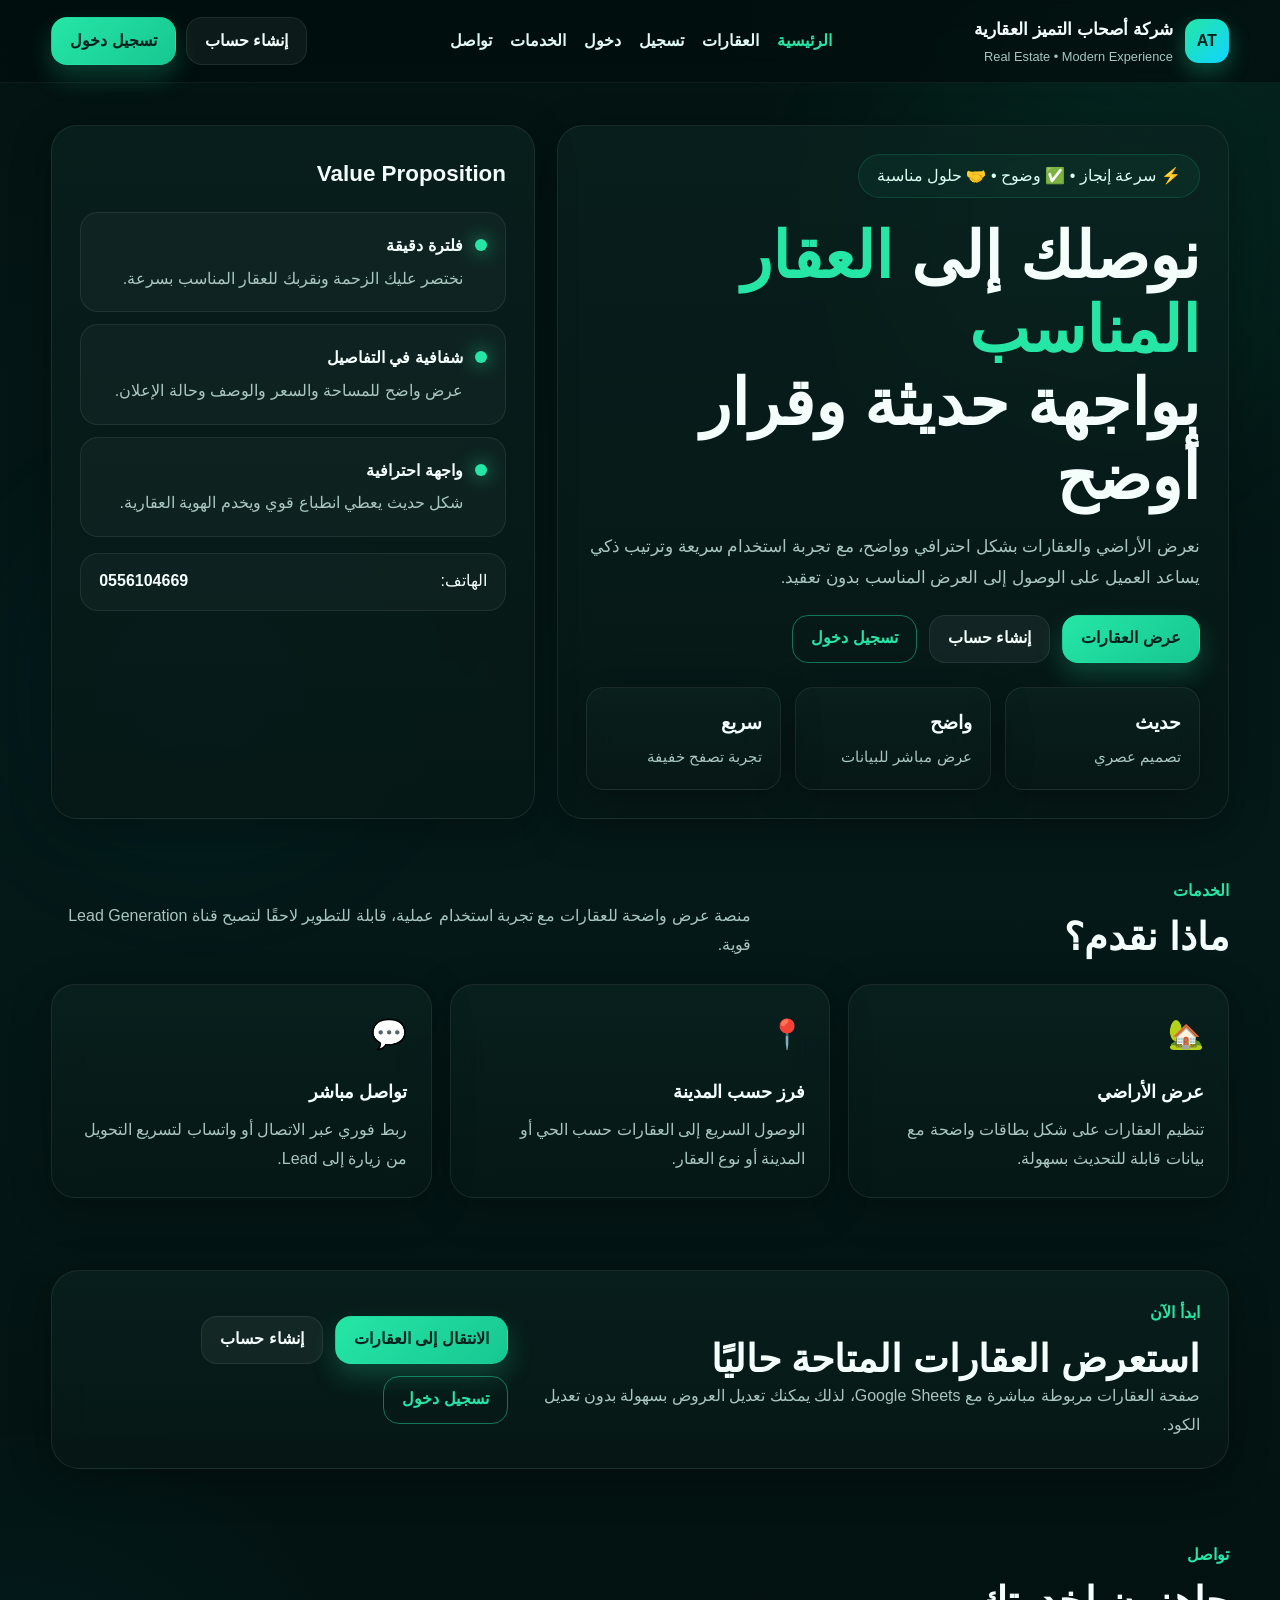
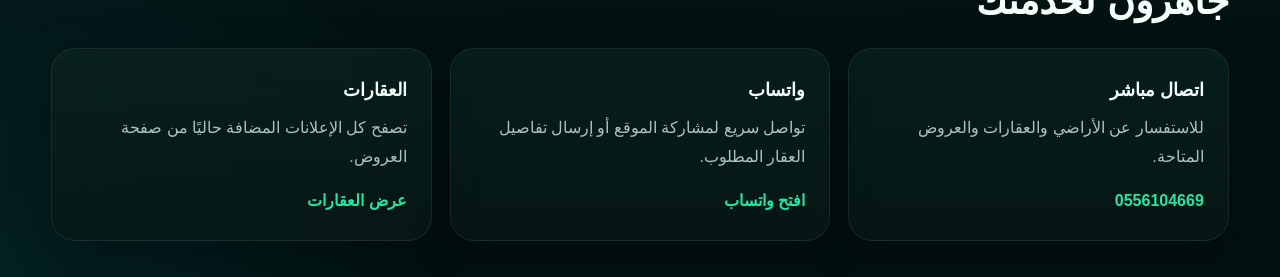
==== commit 37b9634f: "Update index.html" ====
--- a/index.html
+++ b/index.html
@@ -16,250 +16,280 @@
 <div class="bg-glow bg-glow-2"></div>
 
 <header class="site-header">
-<div class="container nav">
-
-<a href="index.html" class="brand">
-<span class="brand-badge">AT</span>
-<div>
-<div class="brand-title">شركة أصحاب التميز العقارية</div>
-<div class="brand-subtitle">Real Estate • Modern Experience</div>
-</div>
-</a>
-
-<nav class="nav-links">
-<a href="index.html" class="active">الرئيسية</a>
-<a href="properties.html">العقارات</a>
-<a href="register.html">تسجيل</a>
-<a href="#services">الخدمات</a>
-<a href="#contact">تواصل</a>
-</nav>
-
-<a class="btn btn-primary desktop-only" href="properties.html">
-استعرض العقارات
-</a>
-
-<button class="menu-toggle" id="menuToggle" aria-label="فتح القائمة">
-☰
-</button>
-
-</div>
-
-<div class="mobile-menu" id="mobileMenu">
-<a href="index.html">الرئيسية</a>
-<a href="properties.html">العقارات</a>
-<a href="register.html">تسجيل</a>
-<a href="#services">الخدمات</a>
-<a href="#contact">تواصل</a>
-</div>
+  <div class="container nav">
+
+    <a href="index.html" class="brand">
+      <span class="brand-badge">AT</span>
+      <div>
+        <div class="brand-title">شركة أصحاب التميز العقارية</div>
+        <div class="brand-subtitle">Real Estate • Modern Experience</div>
+      </div>
+    </a>
+
+    <nav class="nav-links">
+      <a href="index.html" class="active">الرئيسية</a>
+      <a href="properties.html">العقارات</a>
+      <a href="register.html" class="guest-only">تسجيل</a>
+      <a href="login.html" class="guest-only">دخول</a>
+      <a href="dashboard.html" class="user-only hidden">لوحتي</a>
+      <a href="#services">الخدمات</a>
+      <a href="#contact">تواصل</a>
+    </nav>
+
+    <div style="display:flex; gap:10px; flex-wrap:wrap; align-items:center;">
+      <a class="btn btn-secondary desktop-only guest-only" href="register.html">
+        إنشاء حساب
+      </a>
+
+      <a class="btn btn-primary desktop-only guest-only" href="login.html">
+        تسجيل دخول
+      </a>
+
+      <a class="btn btn-primary desktop-only user-only hidden" href="dashboard.html">
+        لوحتي
+      </a>
+
+      <button class="menu-toggle" id="menuToggle" aria-label="فتح القائمة">
+        ☰
+      </button>
+    </div>
+
+  </div>
+
+  <div class="mobile-menu" id="mobileMenu">
+    <a href="index.html">الرئيسية</a>
+    <a href="properties.html">العقارات</a>
+    <a href="register.html" class="guest-only">تسجيل</a>
+    <a href="login.html" class="guest-only">دخول</a>
+    <a href="dashboard.html" class="user-only hidden">لوحتي</a>
+    <a href="#services">الخدمات</a>
+    <a href="#contact">تواصل</a>
+  </div>
 </header>
 
 <main>
 
-<section class="hero-section container">
-<div class="hero-grid">
-
-<div class="hero-content glass-card">
-
-<div class="hero-pill">
-⚡ سرعة إنجاز • ✅ وضوح • 🤝 حلول مناسبة
-</div>
-
-<h1 class="hero-title">
-نوصلك إلى <span>العقار المناسب</span>
-<br />
-بواجهة حديثة وقرار أوضح
-</h1>
-
-<p class="hero-text">
-نعرض الأراضي والعقارات بشكل احترافي وواضح، مع تجربة استخدام سريعة
-وترتيب ذكي يساعد العميل على الوصول إلى العرض المناسب بدون تعقيد.
-</p>
-
-<div class="hero-actions">
-
-<a href="properties.html" class="btn btn-primary">
-عرض العقارات
-</a>
-
-<a href="register.html" class="btn btn-secondary">
-تسجيل مستخدم
-</a>
-
-<a href="https://wa.me/966556104669" target="_blank" class="btn btn-outline">
-واتساب
-</a>
-
-</div>
-
-<div class="hero-stats">
-
-<div class="stat-card glass-mini">
-<div class="stat-number">حديث</div>
-<div class="stat-label">تصميم عصري</div>
-</div>
-
-<div class="stat-card glass-mini">
-<div class="stat-number">واضح</div>
-<div class="stat-label">عرض مباشر للبيانات</div>
-</div>
-
-<div class="stat-card glass-mini">
-<div class="stat-number">سريع</div>
-<div class="stat-label">تجربة تصفح خفيفة</div>
-</div>
-
-</div>
-</div>
-
-<div class="hero-side glass-card">
-
-<h3 class="side-title">Value Proposition</h3>
-
-<div class="value-list">
-
-<div class="value-item">
-<div class="value-dot"></div>
-<div>
-<h4>فلترة دقيقة</h4>
-<p>نختصر عليك الزحمة ونقربك للعقار المناسب بسرعة.</p>
-</div>
-</div>
-
-<div class="value-item">
-<div class="value-dot"></div>
-<div>
-<h4>شفافية في التفاصيل</h4>
-<p>عرض واضح للمساحة والسعر والوصف وحالة الإعلان.</p>
-</div>
-</div>
-
-<div class="value-item">
-<div class="value-dot"></div>
-<div>
-<h4>واجهة احترافية</h4>
-<p>شكل حديث يعطي انطباع قوي ويخدم الهوية العقارية.</p>
-</div>
-</div>
-
-<div class="contact-chip">
-<span>الهاتف:</span>
-<strong>0556104669</strong>
-</div>
-
-</div>
-</div>
-
-</div>
-</section>
-
-<section class="section container" id="services">
-
-<div class="section-head">
-
-<div>
-<span class="section-kicker">الخدمات</span>
-<h2 class="section-title">ماذا نقدم؟</h2>
-</div>
-
-<p class="section-text">
-منصة عرض واضحة للعقارات مع تجربة استخدام عملية،
-قابلة للتطوير لاحقًا لتصبح قناة Lead Generation قوية.
-</p>
-
-</div>
-
-<div class="services-grid">
-
-<div class="service-card glass-card">
-<div class="service-icon">🏡</div>
-<h3>عرض الأراضي</h3>
-<p>تنظيم العقارات على شكل بطاقات واضحة مع بيانات قابلة للتحديث بسهولة.</p>
-</div>
-
-<div class="service-card glass-card">
-<div class="service-icon">📍</div>
-<h3>فرز حسب المدينة</h3>
-<p>الوصول السريع إلى العقارات حسب الحي أو المدينة أو نوع العقار.</p>
-</div>
-
-<div class="service-card glass-card">
-<div class="service-icon">💬</div>
-<h3>تواصل مباشر</h3>
-<p>ربط فوري عبر الاتصال أو واتساب لتسريع التحويل من زيارة إلى Lead.</p>
-</div>
-
-</div>
-</section>
-
-<section class="section container">
-
-<div class="cta-box glass-card">
-
-<div>
-<span class="section-kicker">ابدأ الآن</span>
-<h2 class="section-title">استعرض العقارات المتاحة حاليًا</h2>
-
-<p class="section-text">
-صفحة العقارات مربوطة مباشرة مع Google Sheets،
-لذلك يمكنك تعديل العروض بسهولة بدون تعديل الكود.
-</p>
-</div>
-
-<div class="cta-actions">
-
-<a href="properties.html" class="btn btn-primary">
-الانتقال إلى العقارات
-</a>
-
-<a href="register.html" class="btn btn-secondary">
-تسجيل مستخدم
-</a>
-
-<a href="https://wa.me/966556104669" target="_blank" class="btn btn-outline">
-واتساب
-</a>
-
-</div>
-
-</div>
-</section>
-
-<section class="section container" id="contact">
-
-<div class="section-head">
-<div>
-<span class="section-kicker">تواصل</span>
-<h2 class="section-title">جاهزون لخدمتك</h2>
-</div>
-</div>
-
-<div class="contact-grid">
-
-<div class="contact-card glass-card">
-<h3>اتصال مباشر</h3>
-<p>للاستفسار عن الأراضي والعقارات والعروض المتاحة.</p>
-<a class="contact-link" href="tel:0556104669">0556104669</a>
-</div>
-
-<div class="contact-card glass-card">
-<h3>واتساب</h3>
-<p>تواصل سريع لمشاركة الموقع أو إرسال تفاصيل العقار المطلوب.</p>
-<a class="contact-link" href="https://wa.me/966556104669" target="_blank">افتح واتساب</a>
-</div>
-
-<div class="contact-card glass-card">
-<h3>العقارات</h3>
-<p>تصفح كل الإعلانات المضافة حاليًا من صفحة العروض.</p>
-<a class="contact-link" href="properties.html">عرض العقارات</a>
-</div>
-
-</div>
-
-</section>
+  <section class="hero-section container">
+    <div class="hero-grid">
+
+      <div class="hero-content glass-card">
+
+        <div class="hero-pill">
+          ⚡ سرعة إنجاز • ✅ وضوح • 🤝 حلول مناسبة
+        </div>
+
+        <h1 class="hero-title">
+          نوصلك إلى <span>العقار المناسب</span>
+          <br />
+          بواجهة حديثة وقرار أوضح
+        </h1>
+
+        <p class="hero-text">
+          نعرض الأراضي والعقارات بشكل احترافي وواضح، مع تجربة استخدام سريعة
+          وترتيب ذكي يساعد العميل على الوصول إلى العرض المناسب بدون تعقيد.
+        </p>
+
+        <div class="hero-actions">
+          <a href="properties.html" class="btn btn-primary">
+            عرض العقارات
+          </a>
+
+          <a href="register.html" class="btn btn-secondary guest-only">
+            إنشاء حساب
+          </a>
+
+          <a href="login.html" class="btn btn-outline guest-only">
+            تسجيل دخول
+          </a>
+
+          <a href="dashboard.html" class="btn btn-secondary user-only hidden">
+            لوحتي
+          </a>
+        </div>
+
+        <div class="hero-stats">
+
+          <div class="stat-card glass-mini">
+            <div class="stat-number">حديث</div>
+            <div class="stat-label">تصميم عصري</div>
+          </div>
+
+          <div class="stat-card glass-mini">
+            <div class="stat-number">واضح</div>
+            <div class="stat-label">عرض مباشر للبيانات</div>
+          </div>
+
+          <div class="stat-card glass-mini">
+            <div class="stat-number">سريع</div>
+            <div class="stat-label">تجربة تصفح خفيفة</div>
+          </div>
+
+        </div>
+      </div>
+
+      <div class="hero-side glass-card">
+
+        <h3 class="side-title">Value Proposition</h3>
+
+        <div class="value-list">
+
+          <div class="value-item">
+            <div class="value-dot"></div>
+            <div>
+              <h4>فلترة دقيقة</h4>
+              <p>نختصر عليك الزحمة ونقربك للعقار المناسب بسرعة.</p>
+            </div>
+          </div>
+
+          <div class="value-item">
+            <div class="value-dot"></div>
+            <div>
+              <h4>شفافية في التفاصيل</h4>
+              <p>عرض واضح للمساحة والسعر والوصف وحالة الإعلان.</p>
+            </div>
+          </div>
+
+          <div class="value-item">
+            <div class="value-dot"></div>
+            <div>
+              <h4>واجهة احترافية</h4>
+              <p>شكل حديث يعطي انطباع قوي ويخدم الهوية العقارية.</p>
+            </div>
+          </div>
+
+          <div class="contact-chip">
+            <span>الهاتف:</span>
+            <strong>0556104669</strong>
+          </div>
+
+        </div>
+      </div>
+
+    </div>
+  </section>
+
+  <section class="section container" id="services">
+
+    <div class="section-head">
+
+      <div>
+        <span class="section-kicker">الخدمات</span>
+        <h2 class="section-title">ماذا نقدم؟</h2>
+      </div>
+
+      <p class="section-text">
+        منصة عرض واضحة للعقارات مع تجربة استخدام عملية،
+        قابلة للتطوير لاحقًا لتصبح قناة Lead Generation قوية.
+      </p>
+
+    </div>
+
+    <div class="services-grid">
+
+      <div class="service-card glass-card">
+        <div class="service-icon">🏡</div>
+        <h3>عرض الأراضي</h3>
+        <p>تنظيم العقارات على شكل بطاقات واضحة مع بيانات قابلة للتحديث بسهولة.</p>
+      </div>
+
+      <div class="service-card glass-card">
+        <div class="service-icon">📍</div>
+        <h3>فرز حسب المدينة</h3>
+        <p>الوصول السريع إلى العقارات حسب الحي أو المدينة أو نوع العقار.</p>
+      </div>
+
+      <div class="service-card glass-card">
+        <div class="service-icon">💬</div>
+        <h3>تواصل مباشر</h3>
+        <p>ربط فوري عبر الاتصال أو واتساب لتسريع التحويل من زيارة إلى Lead.</p>
+      </div>
+
+    </div>
+  </section>
+
+  <section class="section container">
+
+    <div class="cta-box glass-card">
+
+      <div>
+        <span class="section-kicker">ابدأ الآن</span>
+        <h2 class="section-title">استعرض العقارات المتاحة حاليًا</h2>
+
+        <p class="section-text">
+          صفحة العقارات مربوطة مباشرة مع Google Sheets،
+          لذلك يمكنك تعديل العروض بسهولة بدون تعديل الكود.
+        </p>
+      </div>
+
+      <div class="cta-actions">
+
+        <a href="properties.html" class="btn btn-primary">
+          الانتقال إلى العقارات
+        </a>
+
+        <a href="register.html" class="btn btn-secondary guest-only">
+          إنشاء حساب
+        </a>
+
+        <a href="login.html" class="btn btn-outline guest-only">
+          تسجيل دخول
+        </a>
+
+        <a href="dashboard.html" class="btn btn-secondary user-only hidden">
+          لوحتي
+        </a>
+
+      </div>
+
+    </div>
+  </section>
+
+  <section class="section container" id="contact">
+
+    <div class="section-head">
+      <div>
+        <span class="section-kicker">تواصل</span>
+        <h2 class="section-title">جاهزون لخدمتك</h2>
+      </div>
+    </div>
+
+    <div class="contact-grid">
+
+      <div class="contact-card glass-card">
+        <h3>اتصال مباشر</h3>
+        <p>للاستفسار عن الأراضي والعقارات والعروض المتاحة.</p>
+        <a class="contact-link" href="tel:0556104669">0556104669</a>
+      </div>
+
+      <div class="contact-card glass-card">
+        <h3>واتساب</h3>
+        <p>تواصل سريع لمشاركة الموقع أو إرسال تفاصيل العقار المطلوب.</p>
+        <a class="contact-link" href="https://wa.me/966556104669" target="_blank">افتح واتساب</a>
+      </div>
+
+      <div class="contact-card glass-card">
+        <h3>العقارات</h3>
+        <p>تصفح كل الإعلانات المضافة حاليًا من صفحة العروض.</p>
+        <a class="contact-link" href="properties.html">عرض العقارات</a>
+      </div>
+
+    </div>
+
+  </section>
 
 </main>
 
 <script src="assets/js/main.js"></script>
+<script>
+  const userPhone = localStorage.getItem("userPhone");
+  const guestOnlyItems = document.querySelectorAll(".guest-only");
+  const userOnlyItems = document.querySelectorAll(".user-only");
+
+  if (userPhone) {
+    guestOnlyItems.forEach((item) => item.classList.add("hidden"));
+    userOnlyItems.forEach((item) => item.classList.remove("hidden"));
+  }
+</script>
 
 </body>
 </html>
